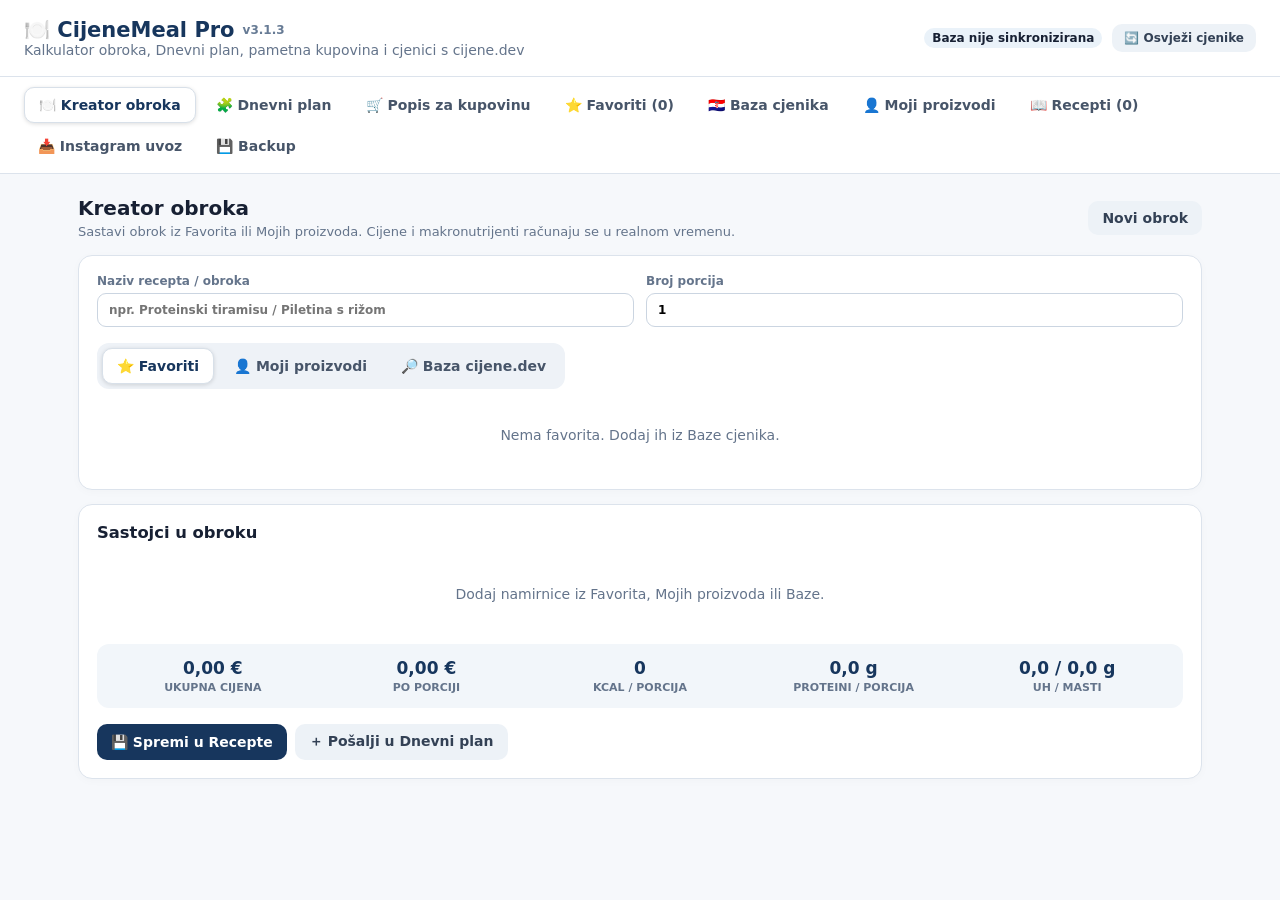
==== index.html @ 54970112 "Update index.html" ====
<!doctype html>
<html lang="hr">
<head>
<meta charset="utf-8">
<meta name="viewport" content="width=device-width,initial-scale=1">
<title>CijeneMeal Pro V3.1.3</title>
<link rel="stylesheet" href="styles.css">
</head>
<body>
<header>
 <div>
  <h1>🍽️ CijeneMeal Pro <span style="font-size:12px;opacity:.65">v3.1.3</span></h1>
  <div class="sub">Kalkulator obroka, Dnevni plan, pametna kupovina i cjenici s cijene.dev</div>
 </div>
 <div style="display:flex;align-items:center;gap:10px">
  <div id="syncState" class="syncState pill">Baza nije sinkronizirana</div>
  <button id="quickSyncBtn" class="secondary" style="padding:7px 12px;font-size:12px">🔄 Osvježi cjenike</button>
 </div>
</header>

<nav id="tabs">
 <button data-tab="creator" class="active">🍽️ Kreator obroka</button>
 <button data-tab="dayplan">🧩 Dnevni plan</button>
 <button data-tab="shoplist">🛒 Popis za kupovinu</button>
 <button data-tab="favorites">⭐ Favoriti <span id="favCount"></span></button>
 <button data-tab="catalog">🇭🇷 Baza cjenika</button>
 <button data-tab="custom">👤 Moji proizvodi</button>
 <button data-tab="recipes">📖 Recepti <span id="recipeCount"></span></button>
 <button data-tab="importerTab">📥 Instagram uvoz</button>
 <button data-tab="backupTab">💾 Backup</button>
</nav>

<div id="toast" class="toast" role="status" aria-live="polite"></div>

<main>
 <!-- 1. KREATOR OBROKA -->
 <section id="creator" class="view active">
  <div class="viewHead">
   <div>
    <h2>Kreator obroka</h2>
    <p>Sastavi obrok iz Favorita ili Mojih proizvoda. Cijene i makronutrijenti računaju se u realnom vremenu.</p>
   </div>
   <button id="newMeal" class="secondary">Novi obrok</button>
  </div>
  
  <div class="card">
   <div id="editingRecipeBanner" style="display:none;background:#eaf2f9;color:#17365d;padding:9px 14px;border-radius:10px;font-size:13px;margin-bottom:14px;border:1px solid #cbd5e1;justify-content:space-between;align-items:center">
    <span>📝 Uređuješ recept: <b id="editingRecipeName"></b></span>
    <button type="button" id="cancelEditingRecipe" class="secondary" style="padding:4px 9px;font-size:12px">Otkaži uređivanje</button>
   </div>
   <div class="grid2">
    <label>Naziv recepta / obroka
     <input id="mealName" placeholder="npr. Proteinski tiramisu / Piletina s rižom">
    </label>
    <label>Broj porcija
     <input id="mealServings" type="number" min="1" step="1" value="1">
    </label>
   </div>
   
   <div class="pickerTabs">
    <button data-source="favorites" class="active">⭐ Favoriti</button>
    <button data-source="custom">👤 Moji proizvodi</button>
    <button data-source="catalog">🔎 Baza cijene.dev</button>
   </div>
   
   <div id="pickerFavorites" class="picker"></div>
   <div id="pickerCustom" class="picker" style="display:none"></div>
   <div id="pickerCatalog" class="picker" style="display:none">
    <div class="searchRow">
     <input id="creatorCatalogSearch" placeholder="Pretraži bazu cjenika (npr. posni sir, zobene, piletina)…">
     <button id="creatorCatalogBtn">Traži bazu</button>
    </div>
    <div id="creatorCatalogResults" style="margin-top:10px"></div>
   </div>
  </div>

  <div class="card">
   <h3 style="margin-top:0">Sastojci u obroku</h3>
   <div id="mealIngredients"></div>
   <div id="mealTotals" class="totals"></div>
   <div class="actions" style="margin-top:16px;display:flex;gap:8px;flex-wrap:wrap">
    <button id="saveRecipe">💾 Spremi u Recepte</button>
    <button id="saveRecipeCopy" class="secondary" style="display:none">➕ Spremi kao novu kopiju</button>
    <button id="addMealToDayPlan" class="secondary">＋ Pošalji u Dnevni plan</button>
   </div>
  </div>
 </section>

 <!-- 2. DNEVNI PLAN -->
 <section id="dayplan" class="view">
  <div class="viewHead">
   <div>
    <h2>🧩 Dnevni plan i makronutrijenti</h2>
    <p>Organiziraj dnevne obroke. Zaključaj kalorije i automatski balansiraj proteine, ugljikohidrate i masti.</p>
   </div>
   <button id="clearDayPlan" class="danger">Očisti dan</button>
  </div>
  
  <div class="card">
   <div class="grid4">
    <div>
     <label>Cilj kcal</label>
     <div style="display:grid;grid-template-columns:1fr auto;gap:6px">
      <input id="goalKcal" type="number" min="0" step="10" value="2200">
      <button id="lockKcal" type="button" class="secondary" style="padding:9px 10px">🔒 Zaključano</button>
     </div>
    </div>
    <div><label>Proteini (g)</label><input id="goalProtein" type="number" min="0" step="5" value="160"></div>
    <div><label>Ugljikohidrati (g)</label><input id="goalCarbs" type="number" min="0" step="5" value="220"></div>
    <div><label>Masti (g)</label><input id="goalFat" type="number" min="0" step="5" value="70"></div>
   </div>
   
   <div id="daySummary" style="display:grid;grid-template-columns:repeat(4,1fr);gap:10px;margin-top:14px"></div>
   
   <div style="display:flex;justify-content:space-between;align-items:center;margin-top:12px;font-size:12px;color:var(--muted)">
    <span id="macroModeHint">Kalorije su zaključane.</span>
    <label style="display:flex;align-items:center;gap:6px">Prilagodi:
     <select id="macroBalance" style="width:auto;margin:0;padding:4px 8px">
      <option value="carbs">Ugljikohidrate (UH)</option>
      <option value="fat">Masti</option>
      <option value="protein">Proteine</option>
     </select>
    </label>
   </div>
  </div>

  <div class="card">
   <div style="display:flex;gap:10px;align-items:end;flex-wrap:wrap">
    <div style="flex:1;min-width:240px">
     <label>Novi blok dana</label>
     <input id="dayBlockName" placeholder="npr. Doručak, Ručak, Međuobrok, Večera">
    </div>
    <button id="addEmptyDayBlock">＋ Dodaj blok</button>
   </div>
  </div>

  <div id="dayBlocks"></div>

  <div class="card totals" style="grid-template-columns:repeat(5,1fr)">
   <div><span>DNEVNI UKUPNO</span><b id="dayTotalKcal">0 kcal</b></div>
   <div><span>PROTEINI</span><b id="dayTotalP">0 g</b></div>
   <div><span>UH</span><b id="dayTotalC">0 g</b></div>
   <div><span>MASTI</span><b id="dayTotalF">0 g</b></div>
   <div><span>UKUPNA CIJENA</span><b id="dayTotalPrice">0,00 €</b></div>
  </div>
 </section>

 <!-- 3. POPIS ZA KUPOVINU -->
 <section id="shoplist" class="view">
  <div class="viewHead">
   <div>
    <h2>🛒 Pametni popis za kupovinu</h2>
    <p>Automatski objedinjuje namirnice iz <b>Dnevnog plana</b>, grupira ih po trgovinama i računa potrebna pakiranja.</p>
   </div>
   <div style="display:flex;gap:8px">
    <button id="refreshShopList">🔄 Osvježi</button>
    <button id="copyShopList" class="secondary">📋 Kopiraj za WhatsApp / Mobitel</button>
   </div>
  </div>
  <div id="shopListContainer"></div>
 </section>

 <!-- 4. FAVORITI -->
 <section id="favorites" class="view">
  <div class="viewHead">
   <div>
    <h2>⭐ Moji favoriti</h2>
    <p>Tvoj osobni radni katalog namirnica s automatskim praćenjem akcija i cijena po 100 g/ml.</p>
   </div>
  </div>
  <div style="display:grid;grid-template-columns:minmax(240px,1fr) 200px;gap:12px;margin-bottom:14px">
   <input id="favoritesSearch" type="search" placeholder="Pretraži favorite po nazivu, marki, trgovini…">
   <select id="favoritesSort">
    <option value="valueAsc" selected>⭐ Najisplativije (€ / 100 g prvo)</option>
    <option value="recent">Nedavno dodano</option>
    <option value="name">Naziv A–Ž</option>
    <option value="priceAsc">Cijena pakiranja (najniža)</option>
    <option value="priceDesc">Cijena pakiranja (najviša)</option>
   </select>
  </div>
  <div id="favoritesList" class="cards"></div>
 </section>

 <!-- 5. BAZA CIJENE.DEV -->
 <section id="catalog" class="view">
  <div class="viewHead">
   <div>
    <h2>🇭🇷 Baza cijene.dev</h2>
    <p>Preko 50.000 artikala s cijenama i akcijama hrvatskih trgovačkih lanaca. Pretraživanje je trenutno zahvaljujući IndexedDB tokenima.</p>
   </div>
   <button id="syncBtn">🔄 Sinkroniziraj cjenike (ZIP)</button>
  </div>
  <div class="card">
   <div class="searchRow">
    <input id="catalogSearch" placeholder="Upiši naziv namirnice (npr. skyr, jaja, pileća prsa, zobene)…">
    <button id="catalogSearchBtn">Traži bazu</button>
   </div>
   <div id="catalogInfo" class="hint" style="margin-top:8px"></div>
   <div id="catalogResults" style="margin-top:12px"></div>
  </div>
 </section>

 <!-- 6. MOJI PROIZVODI -->
 <section id="custom" class="view">
  <div class="viewHead">
   <div>
    <h2>👤 Moji proizvodi</h2>
    <p>Namirnice s vlastitim unesenim cijenama i makrosima (whey protein, dodaci prehrani, namirnice s tržnice).</p>
   </div>
   <button id="addCustom">＋ Novi proizvod</button>
  </div>
  <div id="customList" class="cards"></div>
 </section>

 <!-- 7. RECEPTI -->
 <section id="recipes" class="view">
  <div class="viewHead">
   <div>
    <h2>📖 Spremljeni recepti</h2>
    <p>Gotovi obroci s točnim normativima, cijenom po porciji i nutritivnom tablicom.</p>
   </div>
  </div>
  <div id="recipesList" class="cards"></div>
 </section>

 <!-- 8. INSTAGRAM UVOZ -->
 <section id="importerTab" class="view">
  <div class="viewHead">
   <div>
    <h2>📥 Uvoz recepata s Instagrama</h2>
    <p>Zalijepi link na Reel ili objavu. Ekstenzija izdvaja naziv videa, autorske makronutrijente, sastojke i postupak pripreme.</p>
   </div>
  </div>
  <div class="card">
   <div class="searchRow">
    <input id="igUrl" placeholder="https://www.instagram.com/reel/...">
    <button id="igFetchBtn">Dohvati i analiziraj</button>
   </div>
   <div id="igStatus" class="hint" style="margin-top:8px;font-weight:700"></div>
  </div>

  <div id="igPreview" style="display:none">
   <!-- CAPTION -->
   <div class="card">
    <div style="display:flex;justify-content:space-between;align-items:center;margin-bottom:6px">
     <label style="margin:0">Izvorni tekst objave (Caption)</label>
     <button id="igCopyMethodBtn" class="secondary" style="padding:4px 10px;font-size:12px">📋 Kopiraj tekst u Pripremu</button>
    </div>
    <textarea id="igCaption" style="width:100%;min-height:120px;padding:10px;font:inherit;border:1px solid #cbd5e1;border-radius:10px"></textarea>
    <div style="margin-top:8px">
     <button id="igReparseBtn" class="secondary" style="font-size:13px">🔄 Ponovno parsiraj tekst</button>
    </div>
   </div>

   <!-- OSNOVNI PODACI I AUTORSKI MAKROSI -->
   <div class="card">
    <div class="grid2">
     <label>Naziv recepta (iz videa ili objave)<input id="igTitle" placeholder="Upiši ili uredi naziv recepta"></label>
     <label>Broj porcija<input id="igServings" type="number" min="1" value="1"></label>
    </div>

    <!-- AUTORSKI MAKROSI -->
    <div style="margin-top:16px;background:#f8fafc;padding:14px;border-radius:12px;border:1px solid #e2e8f0">
     <div style="display:flex;justify-content:space-between;align-items:center;margin-bottom:8px">
      <b style="font-size:14px;color:var(--accent)">📊 Autorski makrosi (kako je autor naveo u videu/opisu):</b>
      <span id="igMacroStatus" class="hint" style="font-size:11px;font-weight:700"></span>
     </div>
     <div style="display:grid;grid-template-columns:minmax(140px,1.2fr) repeat(4,1fr);gap:8px;align-items:end">
      <div>
       <label style="font-size:11px">Navedeno kao</label>
       <select id="igMacroType" style="padding:7px">
        <option value="porcija">Po porciji</option>
        <option value="ukupno">Za cijeli recept</option>
        <option value="nepoznato">Nije navedeno</option>
       </select>
      </div>
      <div><label style="font-size:11px">kcal</label><input id="igMacroKcal" type="number" step="any" placeholder="0"></div>
      <div><label style="font-size:11px">Proteini (g)</label><input id="igMacroProtein" type="number" step="any" placeholder="0"></div>
      <div><label style="font-size:11px">UH (g)</label><input id="igMacroCarbs" type="number" step="any" placeholder="0"></div>
      <div><label style="font-size:11px">Masti (g)</label><input id="igMacroFat" type="number" step="any" placeholder="0"></div>
     </div>
    </div>
    
    <!-- SASTOJCI -->
    <div style="margin-top:16px">
     <div style="display:flex;justify-content:space-between;align-items:center;margin-bottom:8px">
      <h3 style="margin:0;font-size:15px">Sastojci recepta (možeš mijenjati, brisati i dodavati):</h3>
      <button id="igAddIngBtn" class="secondary" style="padding:6px 12px;font-size:12px">＋ Dodaj sastojak</button>
     </div>
     <div id="igIngredientsList"></div>
    </div>

    <!-- POSTUPAK / PRIPREMA -->
    <div style="margin-top:16px">
     <label style="font-size:13px;font-weight:700;margin-bottom:6px">📝 Postupak pripreme (upute)</label>
     <textarea id="igInstructions" placeholder="Zalijepi ili uredi upute za pripremu (npr. '1. Pomiješaj jogurt i whey... 2. Posloži u čašu...')" style="width:100%;min-height:100px;padding:10px;font:inherit;border:1px solid #cbd5e1;border-radius:10px"></textarea>
    </div>

    <!-- SPREMANJE -->
    <div class="actions" style="margin-top:18px;display:flex;gap:10px;justify-content:flex-start;flex-wrap:wrap">
     <button id="igSaveBtn">💾 Spremi u Moje recepte</button>
     <button id="igOpenInCreatorBtn" class="secondary">🍽️ Otvori i dorađuj u Kreatoru obroka</button>
    </div>
   </div>
  </div>
 </section>

 <!-- 9. BACKUP -->
 <section id="backupTab" class="view">
  <div class="viewHead">
   <div>
    <h2>💾 Sigurnosna kopija (Backup)</h2>
    <p>Izvezi sve svoje recepte, favorite, vlastite namirnice i postavke u JSON datoteku ili ih vrati na novo računalo.</p>
   </div>
  </div>
  <div class="card">
   <div style="display:flex;gap:10px;flex-wrap:wrap">
    <button id="exportBackupBtn">💾 Preuzmi osobni Backup (JSON)</button>
    <button id="importBackupBtn" class="secondary">📂 Učitaj Backup datoteku</button>
    <input id="backupFileInput" type="file" accept=".json,application/json" style="display:none">
   </div>
   <div id="backupStatus" class="hint" style="margin-top:12px"></div>
  </div>
 </section>
</main>

<!-- DIALOG: Uređivanje proizvoda / Favorita -->
<dialog id="productDialog">
 <form method="dialog" id="productForm">
  <h3 id="productDialogTitle" style="margin-top:0">Proizvod</h3>
  <input type="hidden" id="editType">
  <input type="hidden" id="editId">
  <div class="grid2">
   <label>Naziv proizvoda<input id="pName" required></label>
   <label>Marka / Brand<input id="pBrand"></label>
   <label>Pakiranje (količina)<input id="pPack" type="number" step="any" min="0" required></label>
   <label>Jedinica
    <select id="pUnit">
     <option value="g">gram (g)</option>
     <option value="ml">mililitar (ml)</option>
     <option value="kom">komad (kom)</option>
    </select>
   </label>
   <label>Cijena pakiranja (€)<input id="pPrice" type="number" step="0.01" min="0"></label>
   <label>Trgovina / Izvor<input id="pStore" placeholder="npr. Konzum, Lidl, Proteini.si"></label>
   <label>Barkod / EAN<input id="pBarcode" placeholder="npr. 3850123456789"></label>
   <div style="align-self:end;display:flex;gap:6px">
    <button type="button" id="lookupOffBtn" class="secondary" style="flex:1;font-size:12px;padding:9px 6px" title="Open Food Facts baza po barkodu">🌐 OFF barkod</button>
    <button type="button" id="lookupUsdaBtn" class="secondary" style="flex:1;font-size:12px;padding:9px 6px" title="Pretraži USDA bazu po nazivu">🔍 USDA baza</button>
   </div>
   <label>Kalorije (kcal / 100 g/ml)<input id="pKcal" type="number" step="0.1" min="0"></label>
   <label>Proteini (g / 100 g/ml)<input id="pProtein" type="number" step="0.1" min="0"></label>
   <label>Ugljikohidrati (g / 100 g/ml)<input id="pCarbs" type="number" step="0.1" min="0"></label>
   <label>Masti (g / 100 g/ml)<input id="pFat" type="number" step="0.1" min="0"></label>
  </div>
  <div id="macroLookupStatus" class="hint" style="margin-top:10px"></div>
  <div class="actions" style="margin-top:18px">
   <button value="cancel" class="secondary">Odustani</button>
   <button id="productSave" value="default">Spremi</button>
  </div>
 </form>
</dialog>

<!-- DIALOG: Sinkronizacija cijene.dev -->
<dialog id="syncDialog">
 <div>
  <h3 style="margin-top:0">Sinkronizacija cjenika s cijene.dev</h3>
  <p class="hint">Preuzima se najnovija službena arhiva. Odaberi samo lance u kojima kupuješ kako bi baza bila optimalna i brza.</p>
  <div id="chainChecks" class="checks" style="margin:16px 0"></div>
  <div id="syncProgress" class="progress">Spremno za preuzimanje.</div>
  <div class="actions" style="margin-top:16px">
   <button id="syncCancel" class="secondary">Zatvori</button>
   <button id="syncStart">Započni preuzimanje</button>
  </div>
 </div>
</dialog>

<script src="db.js"></script>
<script src="zip.js"></script>
<script src="app.js"></script>
</body>
</html>
---- styles.css ----
:root{
  --bg:#f6f8fb;--card:#fff;--ink:#172033;--muted:#64748b;--line:#dce3ec;
  --nav:#eef2f7;--accent:#17365d;--accent-hover:#234a7d;--good:#087a55;--good-soft:#eaf6ee;
  --bad:#b42318;--warn:#fff7df;--pill:#eaf2f9
}
*{box-sizing:border-box}
body{margin:0;background:var(--bg);font:14px system-ui,-apple-system,Segoe UI,Roboto,sans-serif;color:var(--ink)}
header{display:flex;justify-content:space-between;align-items:center;padding:18px 24px;background:#fff;border-bottom:1px solid var(--line)}
header h1{margin:0;font-size:21px;color:var(--accent);display:flex;align-items:center;gap:8px}
.sub,p,.hint{color:var(--muted)}
nav{display:flex;gap:6px;padding:10px 24px;background:#fff;border-bottom:1px solid var(--line);position:sticky;top:0;z-index:10;flex-wrap:wrap}
button{border:0;border-radius:10px;padding:9px 14px;font:inherit;font-weight:700;cursor:pointer;background:var(--accent);color:#fff;transition:.2s}
button:hover{background:var(--accent-hover)}
nav button,.pickerTabs button{background:transparent;color:#475569}
nav button:hover,.pickerTabs button:hover{background:#f1f5f9}
nav button.active,.pickerTabs button.active{background:#fff;color:var(--accent);box-shadow:0 1px 4px #0002;border:1px solid #d8e0e9}
.secondary{background:#edf2f7;color:#334155}
.secondary:hover{background:#e2e8f0}
.danger{background:#fff0ef;color:var(--bad)}
.danger:hover{background:#fee2e2}
.ghost{background:#fff;color:var(--accent);border:1px solid #cbd5e1}
main{max-width:1160px;margin:0 auto;padding:22px 18px}
.view{display:none}
.view.active{display:block}
.viewHead{display:flex;justify-content:space-between;align-items:center;gap:16px;margin-bottom:16px;flex-wrap:wrap}
.viewHead h2{margin:0;font-size:20px}
.viewHead p{margin:4px 0 0;font-size:13px}
.card,.item{background:#fff;border:1px solid var(--line);border-radius:14px;padding:18px;box-shadow:0 2px 10px #18243a06;margin-bottom:14px}
.grid2{display:grid;grid-template-columns:1fr 1fr;gap:12px}
.grid4{display:grid;grid-template-columns:repeat(4,1fr);gap:10px}
label{font-size:12px;font-weight:700;color:var(--muted);display:block}
input,select{display:block;width:100%;margin-top:5px;padding:9px 11px;border:1px solid #cbd5e1;border-radius:9px;font:inherit;background:#fff}
.pickerTabs{display:flex;gap:6px;margin:16px 0 10px;padding:5px;background:var(--nav);border-radius:12px;width:max-content}
.searchRow{display:grid;grid-template-columns:1fr auto;gap:8px;align-items:end}
.productRow{display:grid;grid-template-columns:minmax(240px,1fr) 100px 110px 150px;gap:10px;align-items:center;padding:10px 4px;border-bottom:1px solid #edf1f5}
.productRow:last-child{border-bottom:0}
.name{font-weight:800}
.meta{font-size:12px;color:var(--muted);margin-top:2px}
.price{font-weight:800;text-align:right}
.macro{font-size:12px;color:#506176;margin-top:4px}
.mealIng{display:grid;grid-template-columns:minmax(240px,1fr) 135px 50px 85px 40px;gap:10px;align-items:center;padding:10px 0;border-bottom:1px solid #edf1f5}
.mealIng input{margin:0}
.totals{margin-top:14px;padding:14px;background:#f2f6fa;border-radius:12px;display:grid;grid-template-columns:repeat(5,1fr);gap:10px;text-align:center}
.total b{display:block;font-size:17px;color:var(--accent)}
.total span{font-size:11px;color:var(--muted);font-weight:700}
.cards{display:grid;gap:10px}
.favCard{display:grid;grid-template-columns:1fr auto;gap:12px;align-items:center}
.table{width:100%;border-collapse:collapse;margin-top:8px}
.table th,.table td{padding:9px 10px;border-bottom:1px solid var(--line);text-align:left;font-size:13px}
.table th{color:var(--muted);font-size:12px;font-weight:700}
.right{text-align:right!important}
.pill{display:inline-block;padding:3px 8px;border-radius:999px;background:var(--pill);font-size:12px;font-weight:700}
.badge-sale{background:#fef3c7;color:#92400e;padding:2px 6px;border-radius:6px;font-weight:800;font-size:11px}
.toast{position:fixed;right:22px;bottom:22px;z-index:9999;max-width:360px;padding:12px 18px;border-radius:10px;background:#1e293b;color:#fff;font-weight:700;box-shadow:0 12px 30px #0003;opacity:0;transform:translateY(8px);pointer-events:none;transition:.2s ease}
.toast.show{opacity:1;transform:translateY(0)}
dialog{border:0;border-radius:16px;width:min(680px,calc(100% - 24px));padding:22px;box-shadow:0 30px 80px #0005}
dialog::backdrop{background:#0f172a66}
.checks{display:grid;grid-template-columns:repeat(3,1fr);gap:8px}
.checks label{font-size:13px;color:#334155}
.checks input{display:inline;width:auto;margin-right:6px}
.progress{white-space:pre-wrap;background:#f8fafc;padding:12px;border-radius:10px;min-height:55px;margin-top:12px;font:12px monospace}
.dayMetric{background:#f2f6f9;border-radius:12px;padding:10px 12px}
.dayMetric .metricTop{display:flex;justify-content:space-between;gap:8px;font-size:12px}
.dayMetric b{font-size:16px;color:var(--accent)}
.dayBar{height:7px;background:#dfe8ef;border-radius:999px;overflow:hidden;margin-top:7px}
.dayBar i{display:block;height:100%;background:var(--accent);border-radius:999px}
.empty{padding:28px;text-align:center;color:var(--muted)}
@media(max-width:760px){
 .grid2,.grid4,.totals{grid-template-columns:1fr}
 .mealIng{grid-template-columns:1fr 80px 40px}
 .mealIng .ingCost,.mealIng div:nth-child(3){display:none}
 .productRow{grid-template-columns:1fr auto}
 .productRow>*:nth-child(2),.productRow>*:nth-child(3){display:none}
}

/* Qty Control (+ / - buttons) */
.qtyControl{display:inline-grid;grid-template-columns:30px 1fr 30px;align-items:center;border:1px solid #cbd5e1;border-radius:9px;overflow:hidden;background:#fff;width:130px}
.qtyControl button{border:0;border-radius:0;padding:6px 0;background:#edf2f7;color:#17365d;font-weight:800;font-size:15px;cursor:pointer;line-height:1}
.qtyControl button:hover{background:#e2e8f0}
.qtyControl input{border:0!important;border-radius:0!important;margin:0!important;padding:6px 4px!important;text-align:center;width:100%!important;font-weight:700}


/* Usporedba cijena po trgovinama i isplativost */
.unitValueBadge{display:inline-block;padding:3px 7px;border-radius:7px;background:#e6f4ea;color:#137333;font-weight:800;font-size:12px;margin-top:4px}
.saleBadgeMini{display:inline-block;padding:2px 6px;border-radius:6px;background:#fef3c7;color:#92400e;font-weight:800;font-size:11px;margin-left:6px}
.offerDetails{margin-top:8px;font-size:12px;color:var(--muted);background:#f8fafc;padding:6px 10px;border-radius:8px;border:1px solid #edf2f7}
.offerDetails summary{cursor:pointer;font-weight:700;color:var(--accent)}
.offerLine{display:flex;justify-content:space-between;align-items:center;padding:4px 0;border-bottom:1px solid #edf2f7;font-size:12px}
.offerLine:last-child{border-bottom:0}


/* Instagram In-app Recipe Editor with Favorite Matching */
.igRow{display:grid;grid-template-columns:minmax(180px,1fr) minmax(220px,1.2fr) 85px 70px 38px;gap:8px;align-items:center;padding:8px 0;border-bottom:1px solid #edf2f7}
.igRow input,.igRow select{margin:0;padding:7px 9px;font-size:13px}
.igAddIngBtn{margin-top:10px;background:#edf2f7;color:#17365d;font-size:13px;padding:8px 14px}
.igAddIngBtn:hover{background:#e2e8f0}
.matchBadgeOk{display:inline-block;padding:2px 6px;border-radius:6px;background:#e6f4ea;color:#137333;font-size:11px;font-weight:700;white-space:nowrap}
.matchBadgePending{display:inline-block;padding:2px 6px;border-radius:6px;background:#fef3c7;color:#92400e;font-size:11px;font-weight:700;white-space:nowrap}
@media(max-width:850px){
  .igRow{grid-template-columns:1fr 1fr;gap:6px}
  .igRow>*:nth-child(5){grid-column:span 2}
}
/* Kategorije u favoritima */
.favCategorySection{margin-bottom:24px}
.favCategoryTitle{display:flex;align-items:center;gap:10px;margin-bottom:12px;padding-bottom:6px;border-bottom:2px solid #e2e8f0}
.favCategoryTitle h3{margin:0;font-size:16px;color:var(--accent);display:flex;align-items:center;gap:6px}
.favCategoryTitle .pill{font-size:12px;font-weight:800}

/* Oznake favorita u pretrazi baze cjenika */
.favBadgeStar{display:inline-flex;align-items:center;gap:3px;background:#e6f4ea;color:#137333;font-weight:800;font-size:11px;padding:2px 7px;border-radius:6px;margin-left:6px;border:1px solid #b7e1cd}

.isFavoriteBtn:hover{background:#ceead6!important}
.isFavRow{background:#fbfdfc!important;border-left:3px solid #137333!important;padding-left:8px!important}
/* Oznake favorita u pretrazi baze cjenika */
.favBadgeStar{display:inline-flex;align-items:center;gap:3px;background:#e6f4ea;color:#087a55;font-weight:800;font-size:11px;padding:3px 8px;border-radius:6px;margin-left:6px;border:1px solid #b7e1cd}
.isFavoriteBtn{background:#087a55!important;color:#fff!important;border:1px solid #065f42!important;font-weight:800!important;box-shadow:0 2px 6px rgba(8,122,85,.35)!important}
.isFavoriteBtn:hover{background:#065f42!important}
.notFavoriteBtn{background:#17365d!important;color:#fff!important}
.notFavoriteBtn:hover{background:#234a7d!important}
.isFavRow{background:#f8fdfa!important;border-left:4px solid #087a55!important;padding-left:10px!important}

/* Oznaka za unos makroa kada nisu pronađeni */
.noMacroBadge{display:inline-flex;align-items:center;gap:4px;cursor:pointer;color:#b42318;font-weight:700;background:#fef2f2;padding:3px 8px;border-radius:6px;border:1px solid #fecaca;font-size:12px;margin-top:4px;transition:background .2s}
.noMacroBadge:hover{background:#fee2e2;color:#991b1b}
.quickEditMacro{cursor:pointer;color:#b42318;font-weight:700;text-decoration:underline}
.quickEditMacro:hover{color:#991b1b}
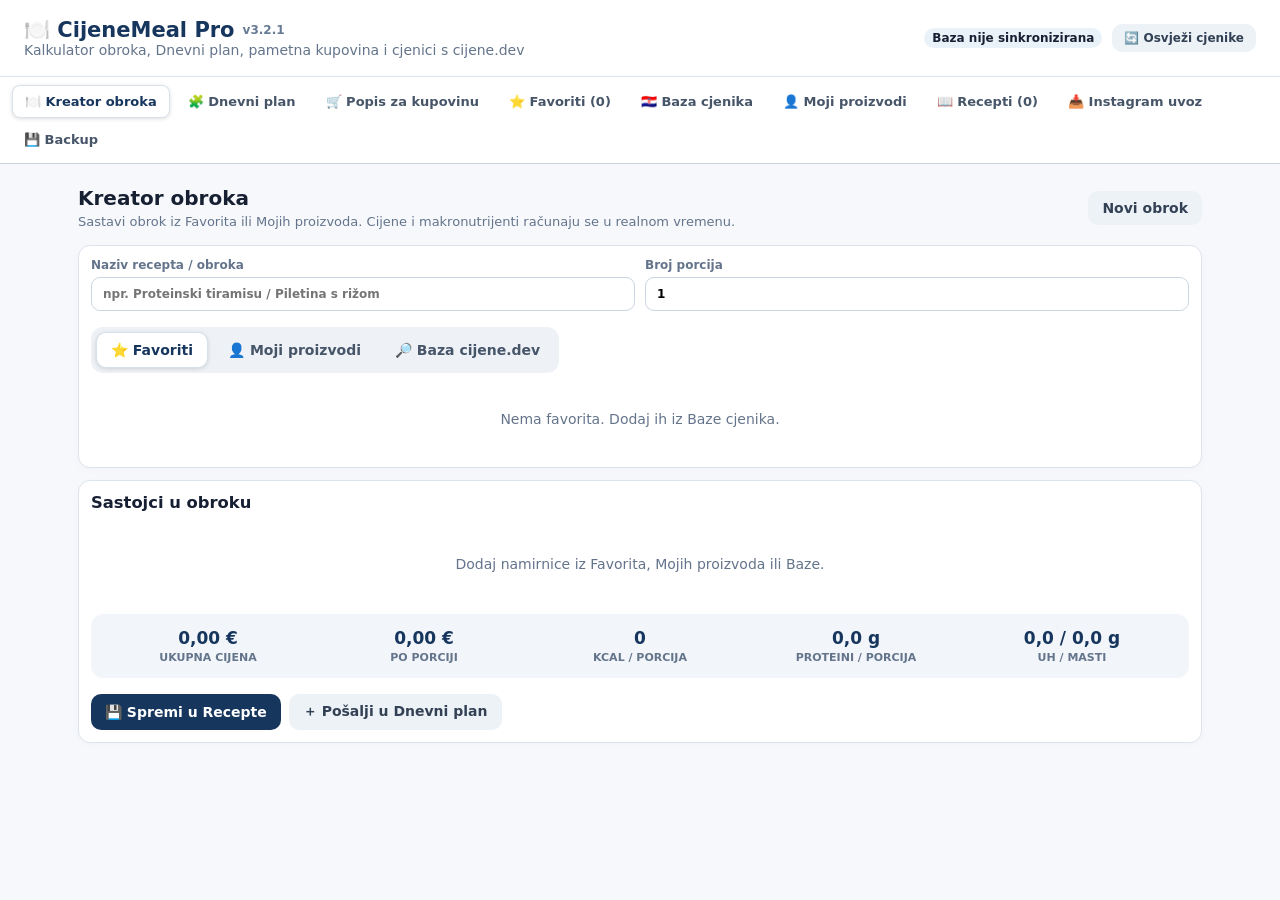
==== commit e35b5b6f: "Add files via upload" ====
--- a/index.html
+++ b/index.html
@@ -3,13 +3,20 @@
 <head>
 <meta charset="utf-8">
 <meta name="viewport" content="width=device-width,initial-scale=1">
-<title>CijeneMeal Pro V3.1.3</title>
+<title>CijeneMeal Pro v3.2.1</title>
 <link rel="stylesheet" href="styles.css">
-</head>
+
+  <script>
+    if ('serviceWorker' in navigator) {
+      navigator.serviceWorker.register('sw.js');
+    }
+  </script>
+  </head>
+
 <body>
 <header>
  <div>
-  <h1>🍽️ CijeneMeal Pro <span style="font-size:12px;opacity:.65">v3.1.3</span></h1>
+  <h1>🍽️ CijeneMeal Pro <span style="font-size:12px;opacity:.65">v3.2.1</span></h1>
   <div class="sub">Kalkulator obroka, Dnevni plan, pametna kupovina i cjenici s cijene.dev</div>
  </div>
  <div style="display:flex;align-items:center;gap:10px">
@@ -379,4 +386,4 @@
 <script src="zip.js"></script>
 <script src="app.js"></script>
 </body>
-</html>
+</html>
--- a/styles.css
+++ b/styles.css
@@ -123,4 +123,45 @@
 .noMacroBadge{display:inline-flex;align-items:center;gap:4px;cursor:pointer;color:#b42318;font-weight:700;background:#fef2f2;padding:3px 8px;border-radius:6px;border:1px solid #fecaca;font-size:12px;margin-top:4px;transition:background .2s}
 .noMacroBadge:hover{background:#fee2e2;color:#991b1b}
 .quickEditMacro{cursor:pointer;color:#b42318;font-weight:700;text-decoration:underline}
-.quickEditMacro:hover{color:#991b1b}+.quickEditMacro:hover{color:#991b1b}
+/* Mobilne prilagodbe za PWA / Web */
+#tabs {
+  display: flex;
+  overflow-x: auto;
+  white-space: nowrap;
+  gap: 6px;
+  padding: 8px 12px;
+  background: #fff;
+  border-bottom: 1px solid #cbd5e1;
+  -webkit-overflow-scrolling: touch;
+}
+
+#tabs button {
+  flex: 0 0 auto;
+  padding: 8px 12px;
+  font-size: 13px;
+  border-radius: 8px;
+}
+
+.card {
+  padding: 12px;
+  margin-bottom: 12px;
+  border-radius: 12px;
+  overflow-x: hidden;
+}
+
+.grid2, .grid4 {
+  display: grid;
+  grid-template-columns: 1fr;
+  gap: 10px;
+}
+
+@media (min-width: 640px) {
+  .grid2 { grid-template-columns: 1fr 1fr; }
+  .grid4 { grid-template-columns: repeat(4, 1fr); }
+}
+
+input, select, button {
+  max-width: 100%;
+  box-sizing: border-box;
+}
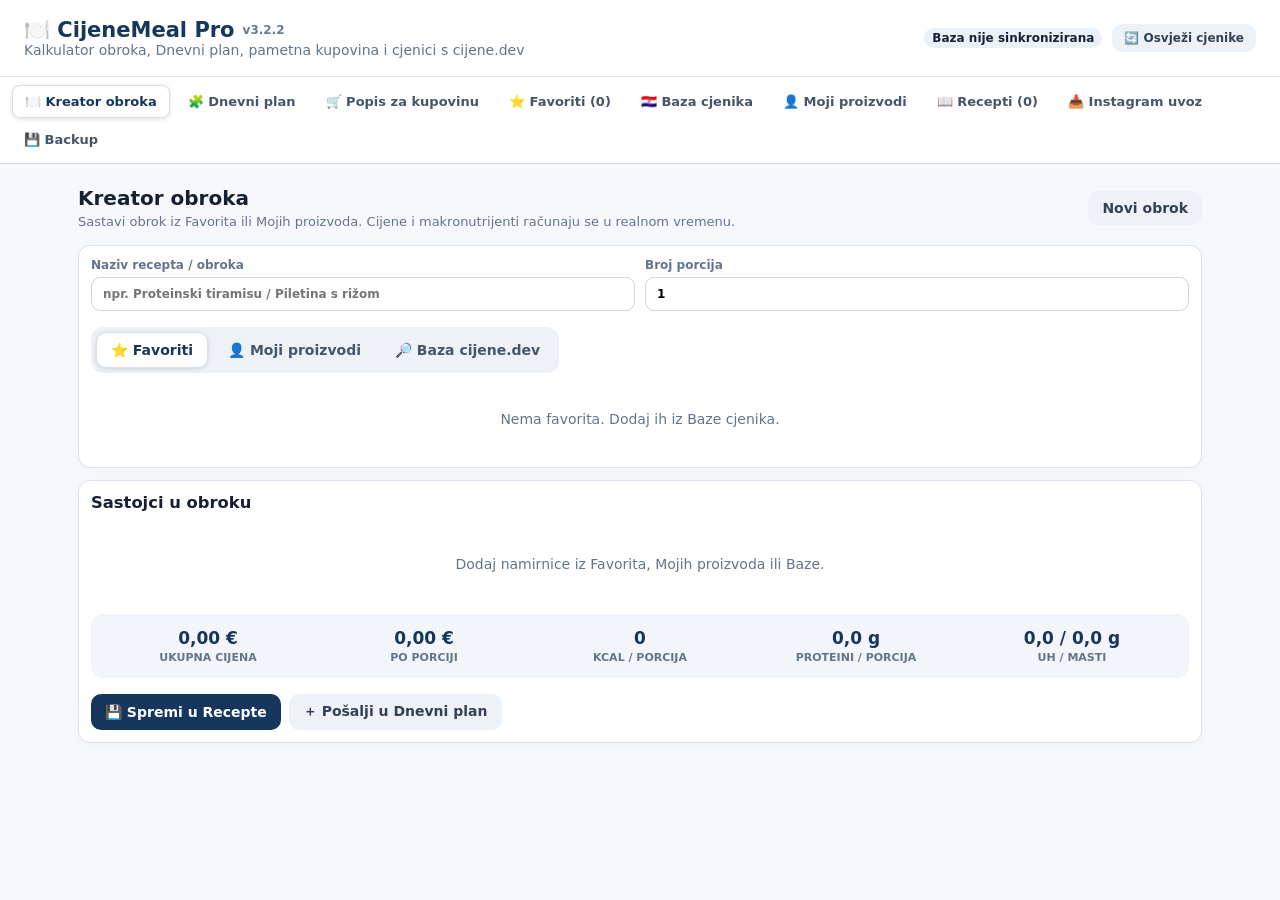
==== commit 8486c854: "Add files via upload" ====
--- a/index.html
+++ b/index.html
@@ -3,7 +3,7 @@
 <head>
 <meta charset="utf-8">
 <meta name="viewport" content="width=device-width,initial-scale=1">
-<title>CijeneMeal Pro v3.2.1</title>
+<title>CijeneMeal Pro v3.2.2</title>
 <link rel="stylesheet" href="styles.css">
 
   <script>
@@ -16,7 +16,7 @@
 <body>
 <header>
  <div>
-  <h1>🍽️ CijeneMeal Pro <span style="font-size:12px;opacity:.65">v3.2.1</span></h1>
+  <h1>🍽️ CijeneMeal Pro <span style="font-size:12px;opacity:.65">v3.2.2</span></h1>
   <div class="sub">Kalkulator obroka, Dnevni plan, pametna kupovina i cjenici s cijene.dev</div>
  </div>
  <div style="display:flex;align-items:center;gap:10px">
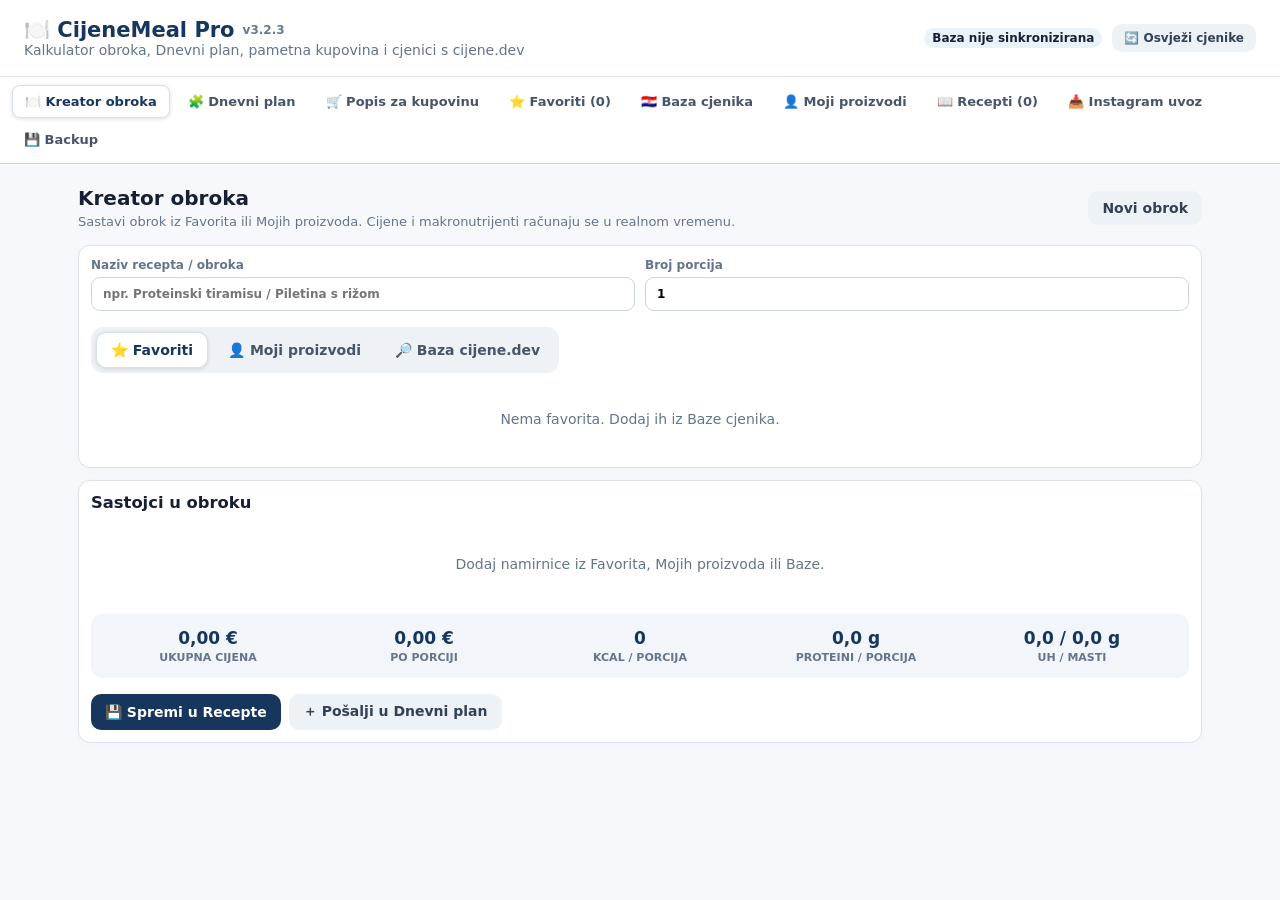
==== commit 2e69861d: "Add files via upload" ====
--- a/index.html
+++ b/index.html
@@ -3,7 +3,7 @@
 <head>
 <meta charset="utf-8">
 <meta name="viewport" content="width=device-width,initial-scale=1">
-<title>CijeneMeal Pro v3.2.2</title>
+<title>CijeneMeal Pro v3.2.3</title>
 <link rel="stylesheet" href="styles.css">
 
   <script>
@@ -16,7 +16,7 @@
 <body>
 <header>
  <div>
-  <h1>🍽️ CijeneMeal Pro <span style="font-size:12px;opacity:.65">v3.2.2</span></h1>
+  <h1>🍽️ CijeneMeal Pro <span style="font-size:12px;opacity:.65">v3.2.3</span></h1>
   <div class="sub">Kalkulator obroka, Dnevni plan, pametna kupovina i cjenici s cijene.dev</div>
  </div>
  <div style="display:flex;align-items:center;gap:10px">
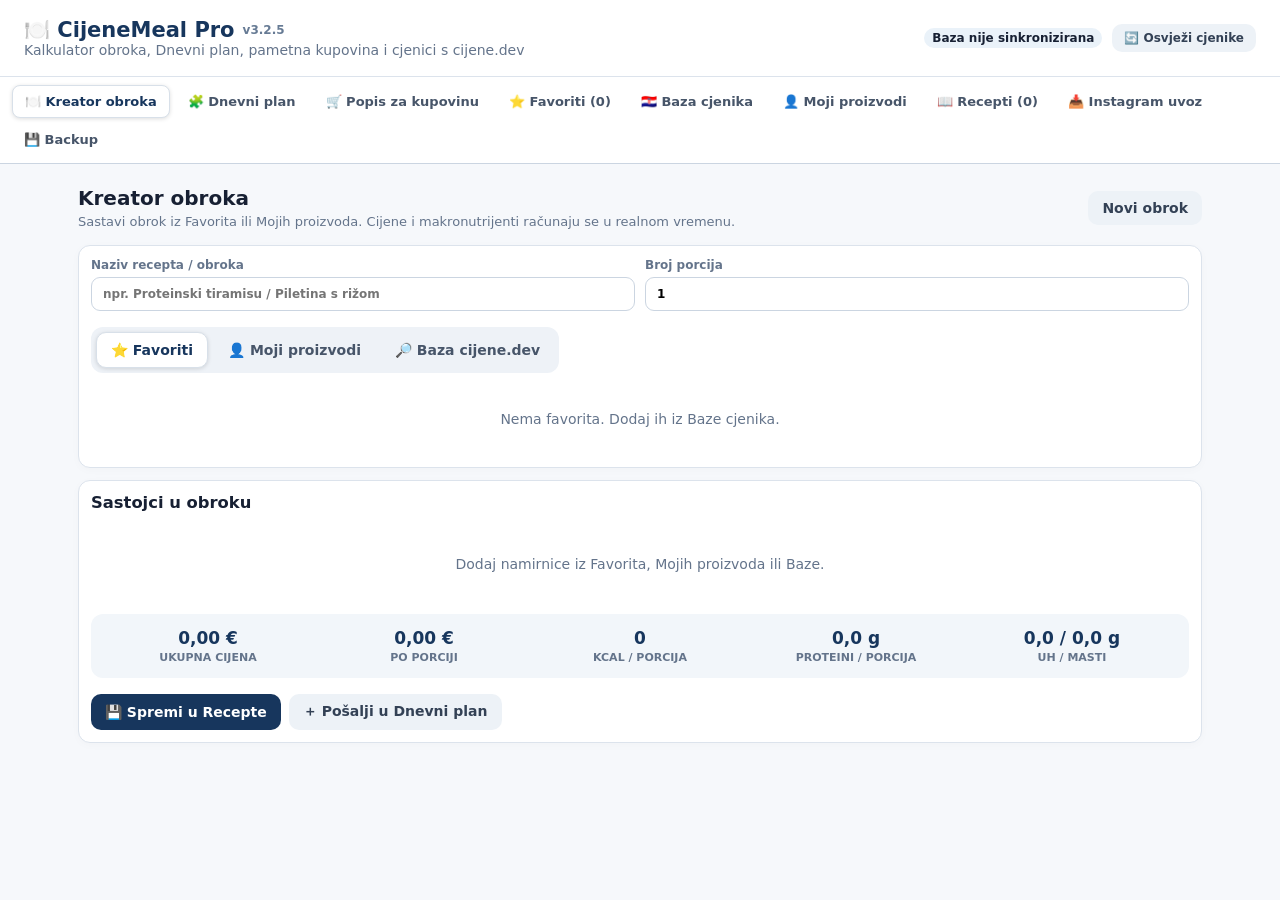
==== commit d8477ee5: "Add files via upload" ====
--- a/index.html
+++ b/index.html
@@ -3,7 +3,7 @@
 <head>
 <meta charset="utf-8">
 <meta name="viewport" content="width=device-width,initial-scale=1">
-<title>CijeneMeal Pro v3.2.3</title>
+<title>CijeneMeal Pro v3.2.5</title>
 <link rel="stylesheet" href="styles.css">
 
   <script>
@@ -16,7 +16,7 @@
 <body>
 <header>
  <div>
-  <h1>🍽️ CijeneMeal Pro <span style="font-size:12px;opacity:.65">v3.2.3</span></h1>
+  <h1>🍽️ CijeneMeal Pro <span style="font-size:12px;opacity:.65">v3.2.5</span></h1>
   <div class="sub">Kalkulator obroka, Dnevni plan, pametna kupovina i cjenici s cijene.dev</div>
  </div>
  <div style="display:flex;align-items:center;gap:10px">
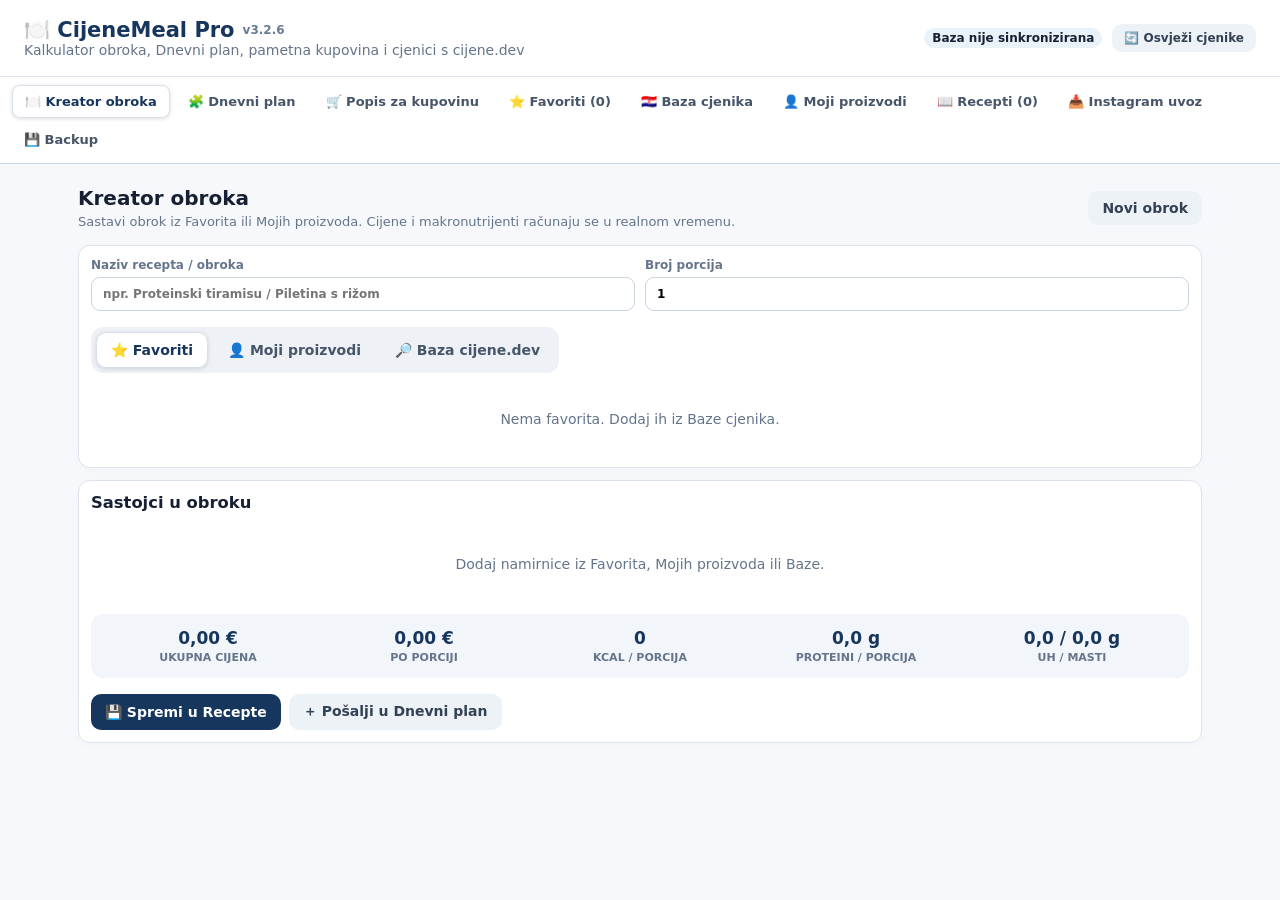
==== commit 3b999228: "Add files via upload" ====
--- a/index.html
+++ b/index.html
@@ -3,7 +3,7 @@
 <head>
 <meta charset="utf-8">
 <meta name="viewport" content="width=device-width,initial-scale=1">
-<title>CijeneMeal Pro v3.2.5</title>
+<title>CijeneMeal Pro v3.2.6</title>
 <link rel="stylesheet" href="styles.css">
 
   <script>
@@ -16,7 +16,7 @@
 <body>
 <header>
  <div>
-  <h1>🍽️ CijeneMeal Pro <span style="font-size:12px;opacity:.65">v3.2.5</span></h1>
+  <h1>🍽️ CijeneMeal Pro <span style="font-size:12px;opacity:.65">v3.2.6</span></h1>
   <div class="sub">Kalkulator obroka, Dnevni plan, pametna kupovina i cjenici s cijene.dev</div>
  </div>
  <div style="display:flex;align-items:center;gap:10px">
@@ -375,6 +375,10 @@
   <p class="hint">Preuzima se najnovija službena arhiva. Odaberi samo lance u kojima kupuješ kako bi baza bila optimalna i brza.</p>
   <div id="chainChecks" class="checks" style="margin:16px 0"></div>
   <div id="syncProgress" class="progress">Spremno za preuzimanje.</div>
+    <div style="margin-top:12px;border-top:1px solid #dce3ec;padding-top:10px">
+      <label style="font-size:12px;font-weight:700;margin-bottom:4px">Ili ručno učitaj skinuti ZIP s cijenama (zaobilazi CORS):</label>
+      <input type="file" id="syncZipFileInput" accept=".zip" style="font-size:12px;width:100%">
+    </div>
   <div class="actions" style="margin-top:16px">
    <button id="syncCancel" class="secondary">Zatvori</button>
    <button id="syncStart">Započni preuzimanje</button>
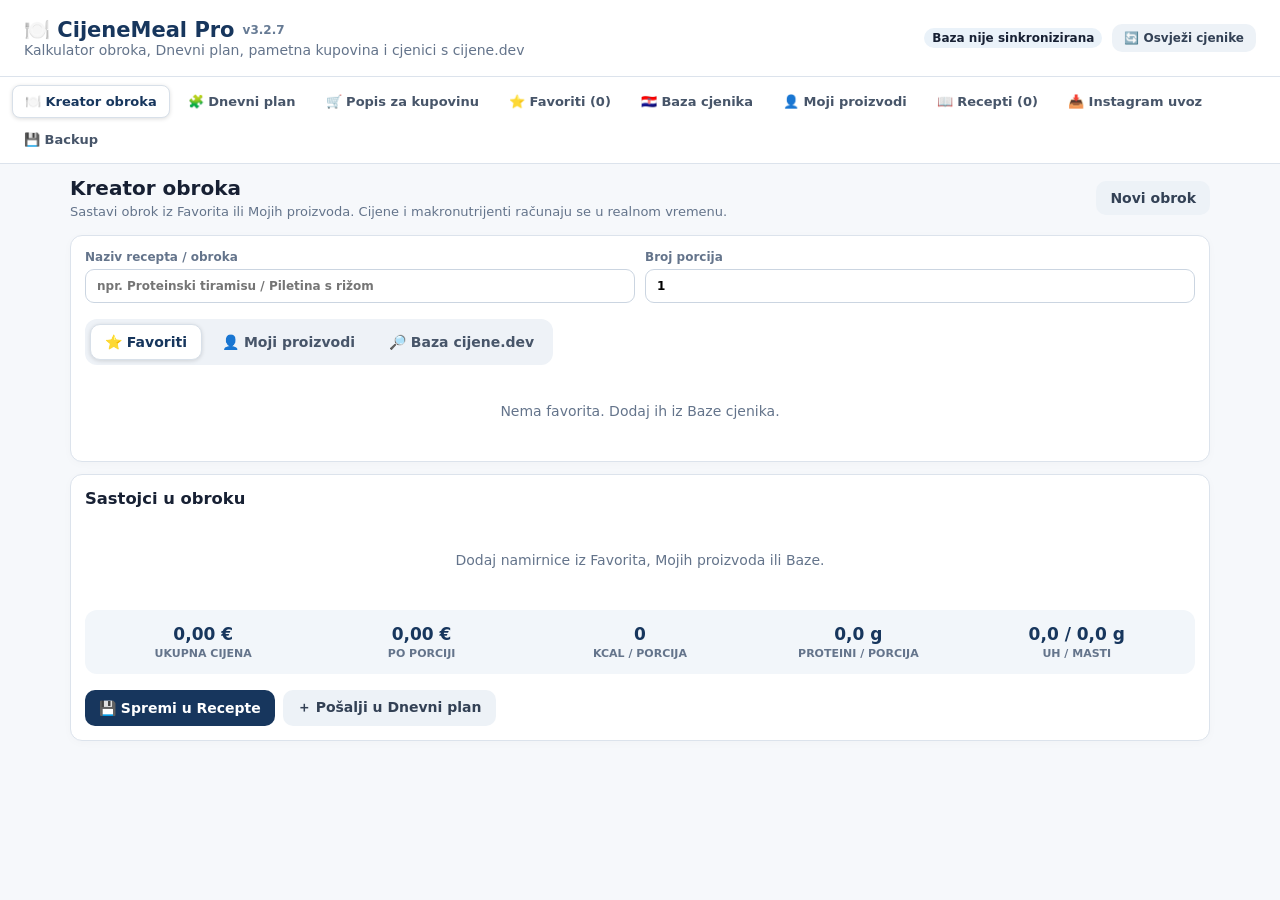
==== commit 1f1cffbe: "Add files via upload" ====
--- a/index.html
+++ b/index.html
@@ -3,7 +3,7 @@
 <head>
 <meta charset="utf-8">
 <meta name="viewport" content="width=device-width,initial-scale=1">
-<title>CijeneMeal Pro v3.2.6</title>
+<title>CijeneMeal Pro v3.2.7</title>
 <link rel="stylesheet" href="styles.css">
 
   <script>
@@ -16,7 +16,7 @@
 <body>
 <header>
  <div>
-  <h1>🍽️ CijeneMeal Pro <span style="font-size:12px;opacity:.65">v3.2.6</span></h1>
+  <h1>🍽️ CijeneMeal Pro <span style="font-size:12px;opacity:.65">v3.2.7</span></h1>
   <div class="sub">Kalkulator obroka, Dnevni plan, pametna kupovina i cjenici s cijene.dev</div>
  </div>
  <div style="display:flex;align-items:center;gap:10px">
--- a/styles.css
+++ b/styles.css
@@ -164,4 +164,67 @@
 input, select, button {
   max-width: 100%;
   box-sizing: border-box;
+}
+/* V3.2.7 Dodatne mobilne korekcije protiv ispadanja sadržaja */
+body, html {
+  overflow-x: hidden;
+  width: 100%;
+}
+
+main {
+  width: 100%;
+  box-sizing: border-box;
+  padding: 12px 10px;
+}
+
+#tabs {
+  display: flex;
+  overflow-x: auto;
+  white-space: nowrap;
+  gap: 6px;
+  padding: 8px 12px;
+  background: #fff;
+  border-bottom: 1px solid var(--line);
+  -webkit-overflow-scrolling: touch;
+}
+
+#tabs button {
+  flex: 0 0 auto;
+  padding: 8px 12px;
+  font-size: 13px;
+  border-radius: 8px;
+}
+
+.card, .item {
+  width: 100%;
+  max-width: 100%;
+  box-sizing: border-box;
+  overflow-x: hidden;
+  padding: 14px;
+}
+
+.mealIng {
+  display: grid;
+  grid-template-columns: minmax(140px, 1fr) 110px 45px 65px 36px;
+  gap: 6px;
+  align-items: center;
+  padding: 8px 0;
+  border-bottom: 1px solid #edf1f5;
+  width: 100%;
+}
+
+@media(max-width: 600px) {
+  .mealIng {
+    grid-template-columns: 1fr 90px 50px 32px;
+  }
+  .mealIng .price {
+    display: none;
+  }
+  .productRow {
+    grid-template-columns: 1fr auto;
+    gap: 6px;
+  }
+  .productRow > *:nth-child(2), .productRow > *:nth-child(3) {
+    display: none;
+  }
 }
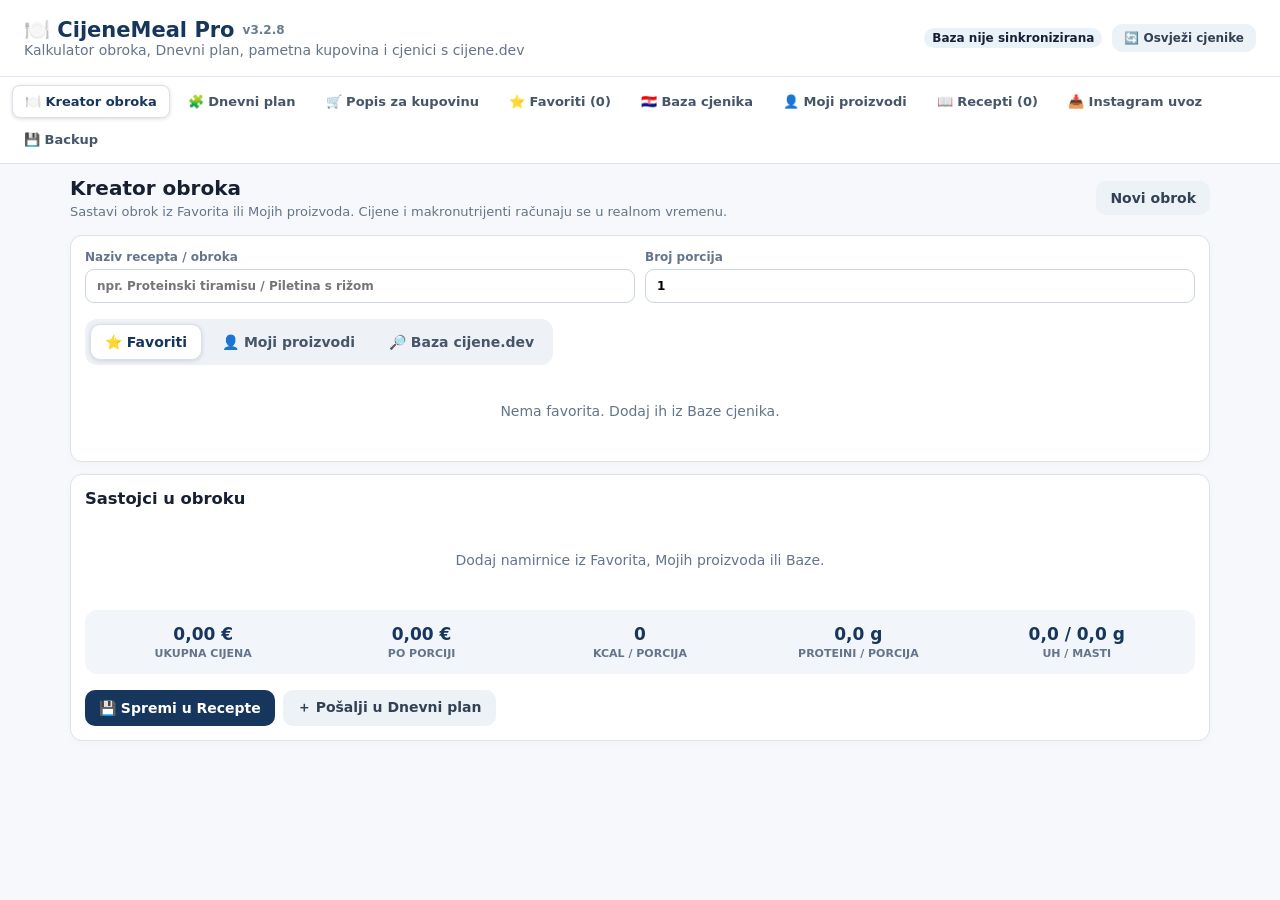
==== commit 3c85f246: "Add files via upload" ====
--- a/index.html
+++ b/index.html
@@ -3,7 +3,7 @@
 <head>
 <meta charset="utf-8">
 <meta name="viewport" content="width=device-width,initial-scale=1">
-<title>CijeneMeal Pro v3.2.7</title>
+<title>CijeneMeal Pro v3.2.8</title>
 <link rel="stylesheet" href="styles.css">
 
   <script>
@@ -15,9 +15,12 @@
 
 <body>
 <header>
- <div>
-  <h1>🍽️ CijeneMeal Pro <span style="font-size:12px;opacity:.65">v3.2.7</span></h1>
-  <div class="sub">Kalkulator obroka, Dnevni plan, pametna kupovina i cjenici s cijene.dev</div>
+ <div style="display:flex;align-items:center;gap:12px">
+  <button id="hamburgerBtn" class="secondary" style="display:none;padding:7px 11px;font-size:18px;background:#edf2f7;color:var(--accent)">☰</button>
+  <div>
+   <h1>🍽️ CijeneMeal Pro <span style="font-size:12px;opacity:.65">v3.2.8</span></h1>
+   <div class="sub">Kalkulator obroka, Dnevni plan, pametna kupovina i cjenici s cijene.dev</div>
+  </div>
  </div>
  <div style="display:flex;align-items:center;gap:10px">
   <div id="syncState" class="syncState pill">Baza nije sinkronizirana</div>
--- a/styles.css
+++ b/styles.css
@@ -227,4 +227,57 @@
   .productRow > *:nth-child(2), .productRow > *:nth-child(3) {
     display: none;
   }
+}
+/* V3.2.8 Hamburger & Mobile Sidebar Drawer */
+#mobileOverlay {
+  display: none;
+  position: fixed;
+  inset: 0;
+  background: rgba(15, 23, 42, 0.5);
+  z-index: 998;
+}
+#mobileOverlay.show {
+  display: block;
+}
+
+@media (max-width: 850px) {
+  #hamburgerBtn {
+    display: inline-flex !important;
+  }
+  #tabs {
+    display: none !important;
+  }
+  nav.mobileDrawer {
+    display: flex !important;
+    flex-direction: column;
+    position: fixed;
+    top: 0;
+    left: -280px;
+    width: 280px;
+    height: 100vh;
+    background: #fff;
+    z-index: 999;
+    box-shadow: 5px 0 25px rgba(0,0,0,0.15);
+    transition: left 0.3s ease;
+    padding: 20px 12px;
+    gap: 8px;
+    overflow-y: auto;
+  }
+  nav.mobileDrawer.open {
+    left: 0;
+  }
+  nav.mobileDrawer button {
+    text-align: left;
+    width: 100%;
+    padding: 12px 14px;
+    border-radius: 8px;
+    font-size: 15px;
+    background: transparent;
+    color: var(--ink);
+  }
+  nav.mobileDrawer button.active {
+    background: var(--accent);
+    color: #fff;
+    box-shadow: none;
+  }
 }
